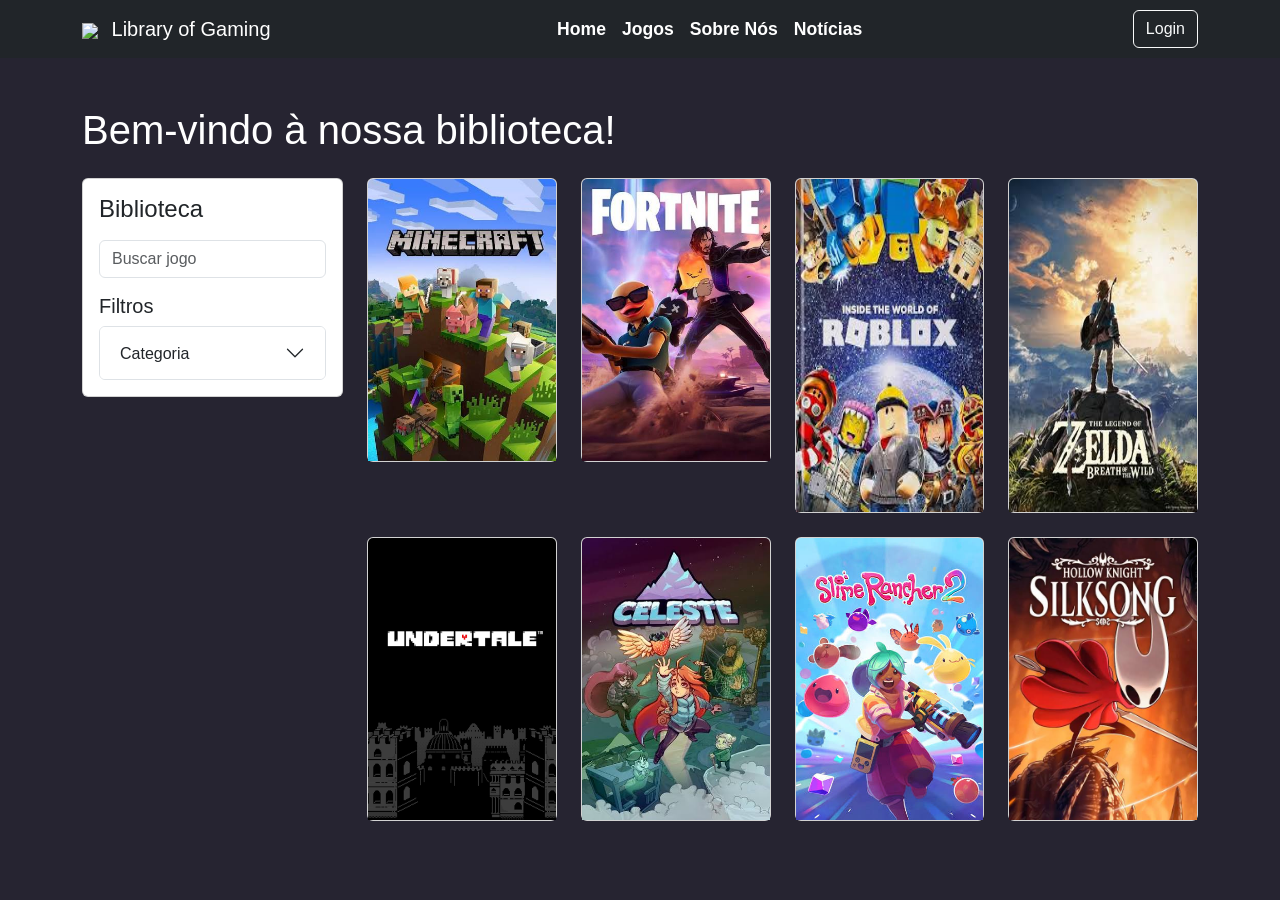
==== library/html/jogos/index.html @ 2adf2ebc "1/3 feito" ====
<!DOCTYPE html>
<html lang="pt-br">

<head>
    <meta charset="UTF-8">
    <meta name="viewport" content="width=device-width, initial-scale=1.0">

    <title>Library of Gaming</title>

    <!-- Bootstrap -->
    <link href="https://cdn.jsdelivr.net/npm/bootstrap@5.3.8/dist/css/bootstrap.min.css" rel="stylesheet">

    <!-- CSS -->
    <link rel="stylesheet" href="css/style.css">
</head>

<body>

    <!-- Navbar -->
    <nav class="navbar navbar-expand-lg navbar-dark bg-dark">

        <div class="container">

            <a class="navbar-brand" href="../../index.html">
                <img src="img/logo.png" width="40" class="me-2">
                Library of Gaming
            </a>

            <button class="navbar-toggler"
                    type="button"
                    data-bs-toggle="collapse"
                    data-bs-target="#menu">
                <span class="navbar-toggler-icon"></span>
            </button>

            <div class="collapse navbar-collapse" id="menu">

                <ul class="navbar-nav mx-auto">

                    <li class="nav-item">
                        <a class="nav-link active" href="../../index.html">Home</a>
                    </li>

                    <li class="nav-item">
                        <a class="nav-link" href="">Jogos</a>
                    </li>

                    <li class="nav-item">
                        <a class="nav-link" href="#">Sobre Nós</a>
                    </li>

                    <li class="nav-item">
                        <a class="nav-link" href="../noticias/index.html">Notícias</a>
                    </li>

                </ul>

                <button class="btn btn-outline-light">
                    Login
                </button>

            </div>

        </div>

    </nav>

    <div class="container mt-5">

        <h1 class="mb-4">
            Bem-vindo à nossa biblioteca!
        </h1>

        <div class="row">
            <!-- Sidebar -->
            <div class="col-lg-3 mb-4">

                <div class="card">

                    <div class="card-body">

                        <h4>Biblioteca</h4>

                        <input
                            type="text"
                            class="form-control my-3"
                            placeholder="Buscar jogo">

                        <h5>Filtros</h5>

                        <div class="accordion" id="filtros">
                            <div class="accordion-item">

                                <h2 class="accordion-header">

                                    <button class="accordion-button collapsed"
                                            data-bs-toggle="collapse"
                                            data-bs-target="#categoria">

                                        Categoria

                                    </button>

                                </h2>

                                <div id="categoria"
                                     class="accordion-collapse collapse">

                                    <div class="accordion-body">

                                        <div class="form-check">
                                            <input class="form-check-input" type="checkbox">
                                            <label class="form-check-label">
                                                RPG
                                            </label>
                                        </div>

                                        <div class="form-check">
                                            <input class="form-check-input" type="checkbox">
                                            <label class="form-check-label">
                                                Terror
                                            </label>
                                        </div>

                                        <div class="form-check">
                                            <input class="form-check-input" type="checkbox">
                                            <label class="form-check-label">
                                                Aventura
                                            </label>
                                        </div>

                                    </div>

                                </div>

                            </div>

                        </div>

                    </div>

                </div>

            </div>

            <!-- Jogos -->
            <div class="col-lg-9">

                <div class="row g-4">

                    <div class="col-6 col-md-4 col-lg-3">
                        <div class="card">
                            <img src="img/minecraft.jpg" class="card-img-top" alt="">
                        </div>
                    </div>

                    <div class="col-6 col-md-4 col-lg-3">
                        <div class="card">
                            <img src="img/fortinite.jpg" class="card-img-top" alt="">
                        </div>
                    </div>

                    <div class="col-6 col-md-4 col-lg-3">
                        <div class="card">
                            <img src="img/roblox.jpg" class="card-img-top" alt="" style="height: 333px;">
                        </div>
                    </div>
                    <div class="col-6 col-md-4 col-lg-3">
                        <div class="card">
                            <img src="img/zelda.jpg" class="card-img-top" alt="" style="height: 333px;">
                        </div>
                    </div>

                    <div class="col-6 col-md-4 col-lg-3">
                        <div class="card">
                            <img src="img/undertale.png" class="card-img-top" alt="">
                        </div>
                    </div>
                    <div class="col-6 col-md-4 col-lg-3">
                       <div class="card">
                            <img src="img/celeste.jpg" class="card-img-top" alt="">
                        </div>
                    </div>
                    <div class="col-6 col-md-4 col-lg-3">
                       <div class="card">
                            <img src="img/slime.jpg" class="card-img-top" alt="">
                        </div>
                    </div>
                    <div class="col-6 col-md-4 col-lg-3">
                       <div class="card">
                            <img src="img/silkson.jpg" class="card-img-top" alt="">
                        </div>
                    </div>
                </div>

            </div>

        </div>

    </div>

    <script src="https://cdn.jsdelivr.net/npm/bootstrap@5.3.8/dist/js/bootstrap.bundle.min.js"></script>

</body>

</html>
---- library/html/jogos/css/style.css ----
body{
    margin:0;
    padding:0;
    background:#262431;
    font-family:Arial, Helvetica, sans-serif;
    color:white;
}

a{
    text-decoration:none;
}

/* ===========================
   NAVBAR
=========================== */

.navbar-custom{
    background:#18181d;
    border-bottom:1px solid #2d2d36;
}

.logo{
    width:42px;
}

.logo-text{
    color:white;
    font-size:1rem;
    font-weight:bold;
    letter-spacing:2px;
}

.navbar-nav .nav-link{
    color:white;
    font-size:1.1rem;
    font-weight:600;
    transition:.3s;
}

.navbar-nav .nav-link:hover{
    color:#ff3da5;
}

.pesquisa{
    width:220px;
    border:none;
    border-radius:8px;
    background:#28325d;
    color:white;
}

.pesquisa::placeholder{
    color:#d9d9d9;
}

.pesquisa:focus{
    background:#28325d;
    color:white;
    box-shadow:none;
}

.botao-login{
    color:white;
    border:2px solid #ff2ea6;
    border-radius:7px;
    padding:6px 18px;
    font-weight:bold;
    transition:.3s;
}

.botao-login:hover{
    background:#ff2ea6;
    color:white;
}

.barra-1 {
    display: flex;
}
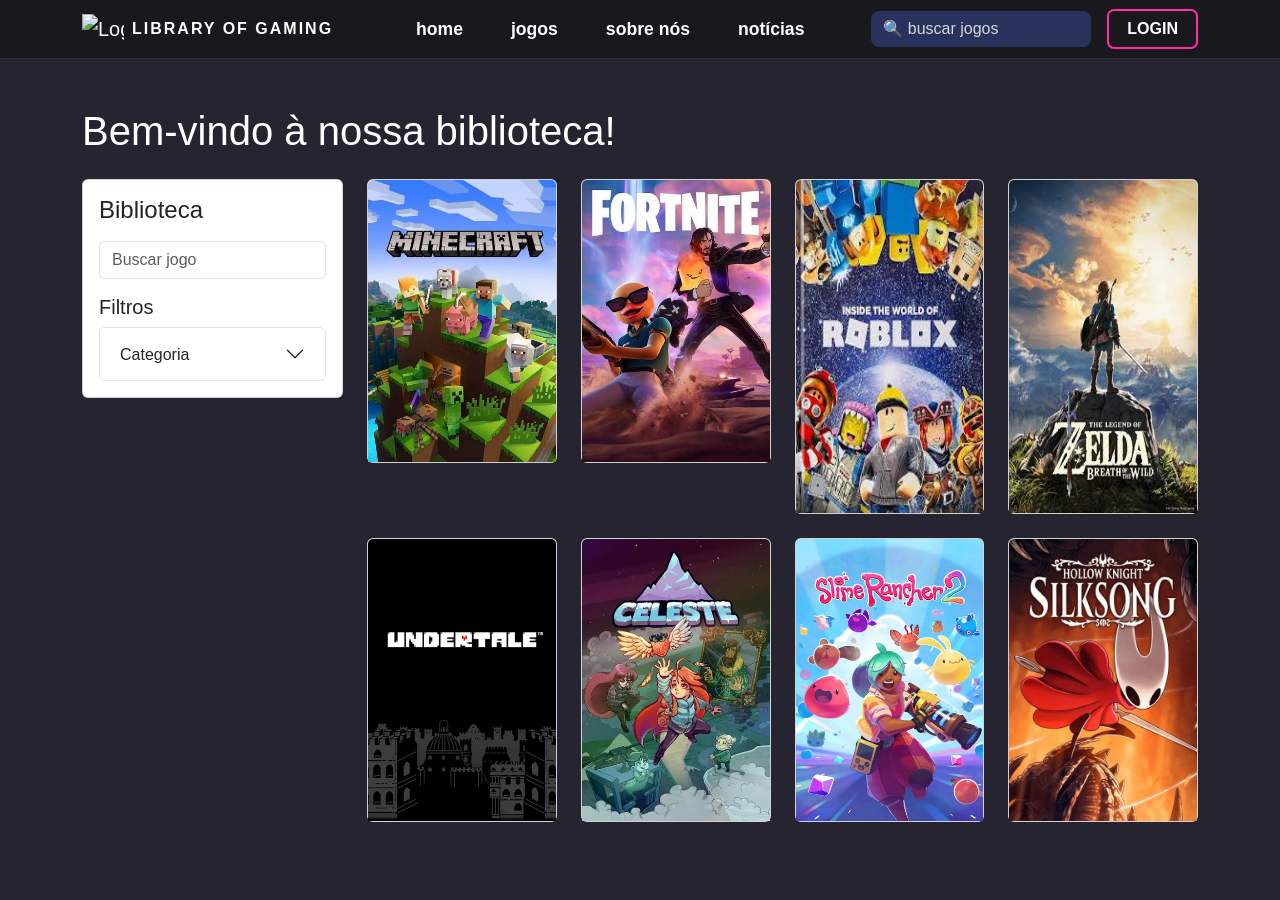
==== commit 720660d1: "FINAL" ====
--- a/library/html/jogos/index.html
+++ b/library/html/jogos/index.html
@@ -12,58 +12,72 @@
 
     <!-- CSS -->
     <link rel="stylesheet" href="css/style.css">
+    <link rel="shortcut icon" href="../../img/logo.PNG" type="image/x-icon">
 </head>
 
 <body>
 
-    <!-- Navbar -->
-    <nav class="navbar navbar-expand-lg navbar-dark bg-dark">
+   <!-- NAVBAR -->
+
+    <nav class="navbar navbar-expand-lg navbar-dark navbar-custom">
 
         <div class="container">
 
-            <a class="navbar-brand" href="../../index.html">
-                <img src="img/logo.png" width="40" class="me-2">
-                Library of Gaming
+            <a class="navbar-brand d-flex align-items-center" href="../../index.html">
+
+                <img src="img/logo.png" class="logo img-fluid me-2" alt="Logo">
+
+                <span class="logo-text">
+                    LIBRARY OF GAMING
+                </span>
+
             </a>
 
-            <button class="navbar-toggler"
-                    type="button"
-                    data-bs-toggle="collapse"
-                    data-bs-target="#menu">
+            <button class="navbar-toggler border-0 shadow-none" type="button" data-bs-toggle="collapse"
+                data-bs-target="#menu">
+
                 <span class="navbar-toggler-icon"></span>
+
             </button>
 
             <div class="collapse navbar-collapse" id="menu">
 
                 <ul class="navbar-nav mx-auto">
 
-                    <li class="nav-item">
-                        <a class="nav-link active" href="../../index.html">Home</a>
-                    </li>
-
-                    <li class="nav-item">
-                        <a class="nav-link" href="">Jogos</a>
-                    </li>
-
-                    <li class="nav-item">
-                        <a class="nav-link" href="#">Sobre Nós</a>
-                    </li>
-
-                    <li class="nav-item">
-                        <a class="nav-link" href="../noticias/index.html">Notícias</a>
+                    <li class="nav-item px-lg-3">
+                        <a class="nav-link active" href="../../index.html">home</a>
+                    </li>
+
+                    <li class="nav-itemz px-lg-3">
+                        <a class="nav-link" href="../jogos/index.html">jogos</a>
+                    </li>
+
+                    <li class="nav-item px-lg-3">
+                        <a class="nav-link" href="../sobre/index.html">sobre nós</a>
+                    </li>
+
+                    <li class="nav-item px-lg-3">
+                        <a class="nav-link" href="../noticias/index.html">notícias</a>
                     </li>
 
                 </ul>
 
-                <button class="btn btn-outline-light">
-                    Login
-                </button>
+                <form class="d-flex align-items-center">
+
+                    <input class="form-control pesquisa" type="search" placeholder="🔍 buscar jogos">
+
+                    <button class="btn botao-login ms-3">
+                        LOGIN
+                    </button>
+
+                </form>
 
             </div>
 
         </div>
 
     </nav>
+
 
     <div class="container mt-5">
 
